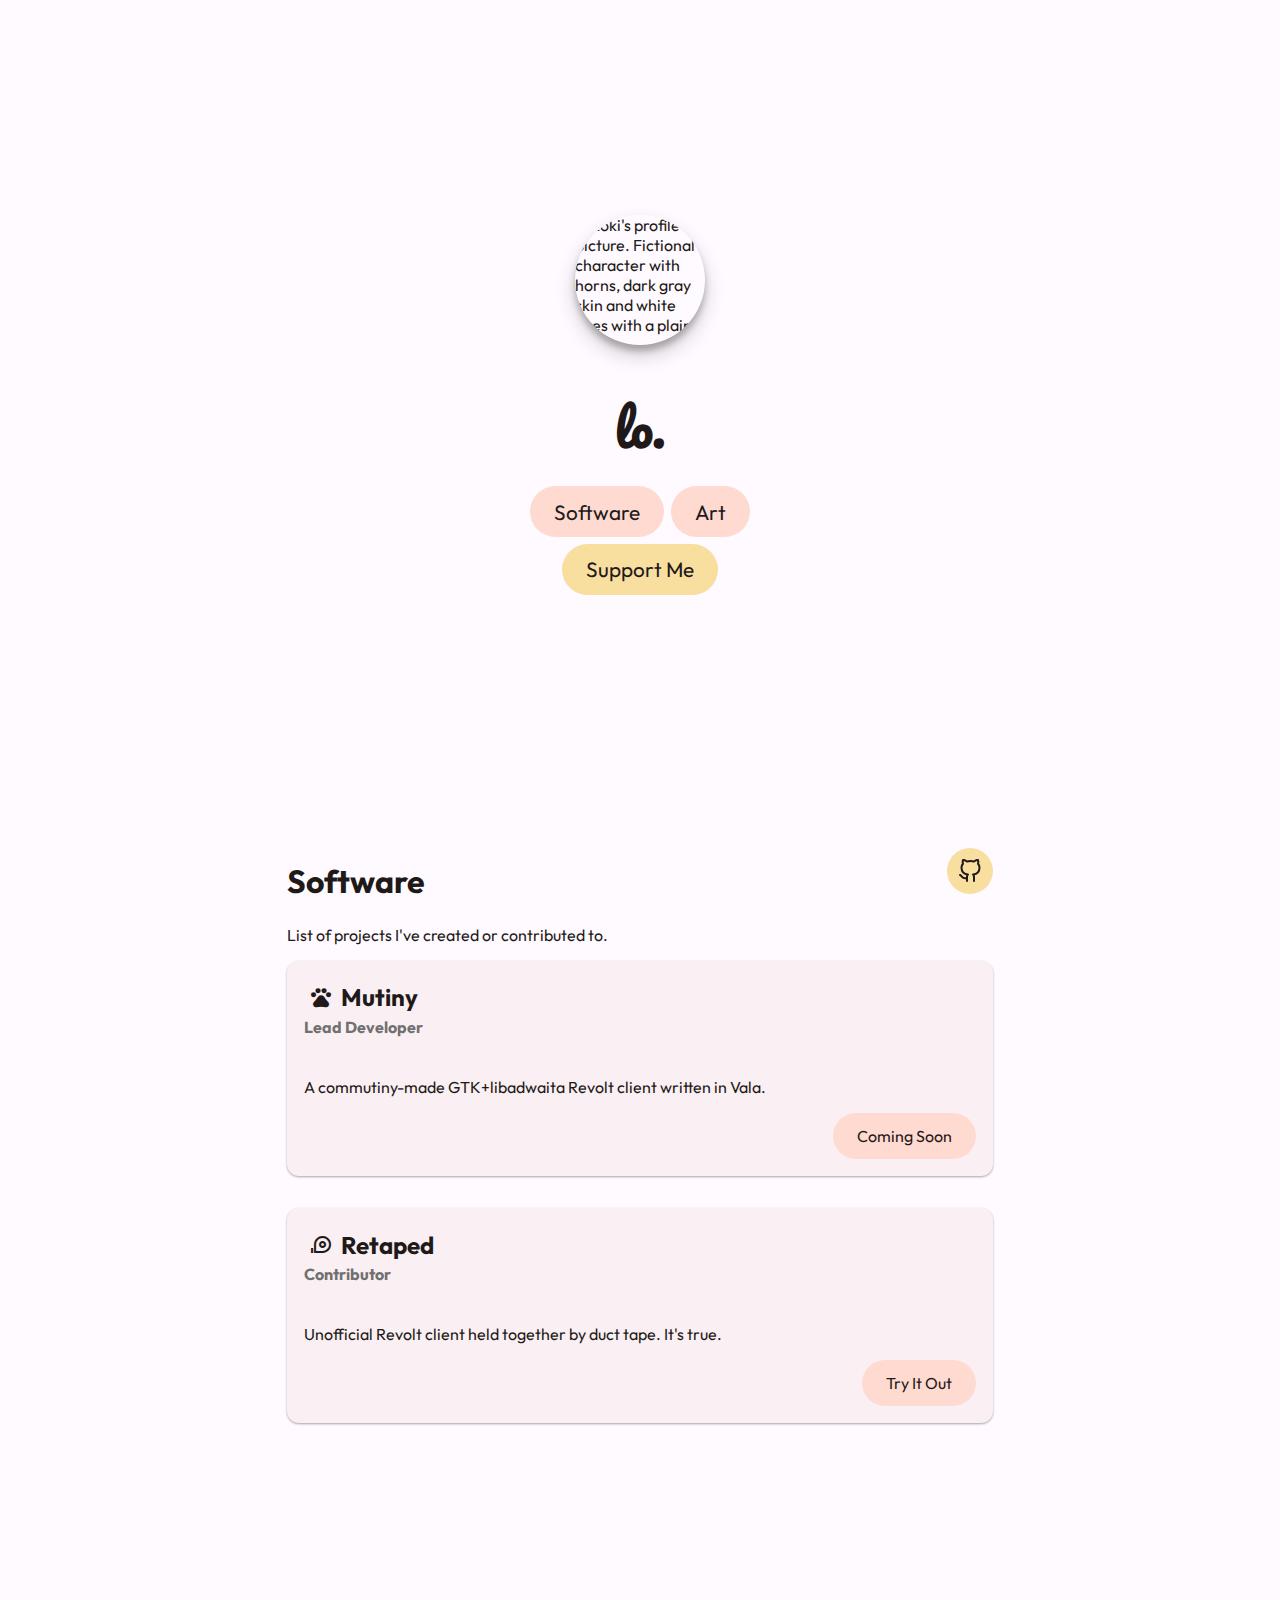
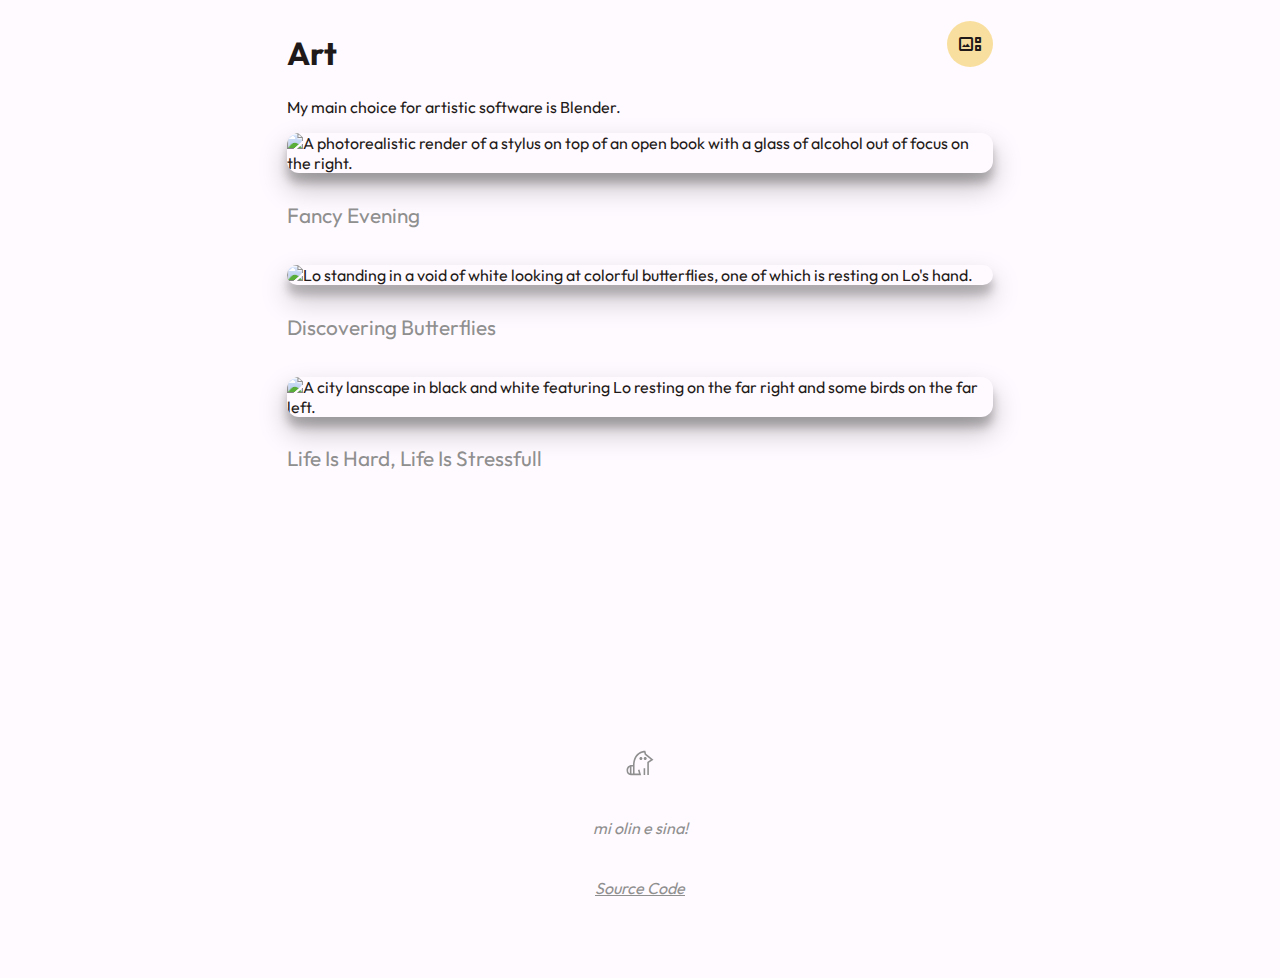
==== index.html @ 7f255e43 "Add a donation page" ====
<!DOCTYPE html>
<html lang="en">
<head>
  <meta charset="UTF-8" />
  <title>lo's website</title>
  <meta name="viewport" content="width=device-width,initial-scale=1" />
  <meta name="description" content="programmer, public domain artist and writer." />
  <link rel="stylesheet" href="https://fonts.googleapis.com/css2?family=Material+Symbols+Outlined:opsz,wght,FILL,GRAD@24,400,0,0" />
  <link rel="stylesheet" type="text/css" href="style.css" />
</head>
<body>
  <main>
    <section class="hero">
      <div class="name-container">
        <img src="./img/avatar.png" class="pfp" alt="Loki's profile picture. Fictional character with horns, dark gray skin and white eyes with a plain white background.">
        <h1 class="title">lo.</h1>
        <div class="topic-links">
          <a class="software button-link" href="#software" rel="noreferer">Software</a> 
          <a class="art button-link" href="#art" rel="noreferer">Art</a>
          <a class="support-me button-link" href="./support.html" rel="noreferer">Support Me</a>
        </div>
    </div>
    </section>

    <section id="software" class="section software">
      <div class="section-title-container">
        <h2 class="section-label">Software</h2>
        <a class="section-group-link" href="https://github.com/lo2dev">
          <svg xmlns="http://www.w3.org/2000/svg" width="24" height="24" viewBox="0 0 24 24" fill="none" stroke="whitesmoke" stroke-width="2" stroke-linecap="round" stroke-linejoin="round" class="feather feather-github"><path d="M9 19c-5 1.5-5-2.5-7-3m14 6v-3.87a3.37 3.37 0 0 0-.94-2.61c3.14-.35 6.44-1.54 6.44-7A5.44 5.44 0 0 0 20 4.77 5.07 5.07 0 0 0 19.91 1S18.73.65 16 2.48a13.38 13.38 0 0 0-7 0C6.27.65 5.09 1 5.09 1A5.07 5.07 0 0 0 5 4.77a5.44 5.44 0 0 0-1.5 3.78c0 5.42 3.3 6.61 6.44 7A3.37 3.37 0 0 0 9 18.13V22"></path></svg>
        </a>
      </div>

      <p>List of projects I've created or contributed to.</p>

      <div class="card-container">
        <h3 class="card-title">
          <span class="material-symbols-outlined">
            pets
          </span>
          Mutiny</h3>
          <h4 class="card-subtitle">Lead Developer</h4>
        <p class="card-description">A commutiny-made GTK+libadwaita Revolt client written in Vala.</p>
        <a href="" class="card-button-link disabled">Coming Soon</a>
      </div>

      <div class="card-container">
        <h3 class="card-title">
          <span class="material-symbols-outlined">
            measuring_tape
            </span>
          Retaped</h3>
          <h4 class="card-subtitle">Contributor</h4>
        <p class="card-description">Unofficial Revolt client held together by duct tape. It's true.</p>
        <a href="https://error-404-null-not-found.github.io/Retaped/src/" class="card-button-link">Try It Out</a>
      </div>

    </section>
    

    <section id="art" class="section art">
      <div class="section-title-container">
        <h2 class="section-label">Art</h2>
        <a class="section-group-link" href="https://www.flickr.com/photos/196783779@N06/">
          <span class="material-symbols-outlined">
            gallery_thumbnail
            </span>
        </a>
      </div>

      <p>My main choice for artistic software is Blender.</p>

      <div class="image-card-container">
        <img src="./img/art_showcase1.png" alt="A photorealistic render of a stylus on top of an open book with a glass of alcohol out of focus on the right.">
        <p class="image-card-caption">Fancy Evening</p>
      </div>

      <div class="image-card-container">
        <img src="./img/art_showcase2.png" alt="Lo standing in a void of white looking at colorful butterflies, one of which is resting on Lo's hand.">
        <p class="image-card-caption">Discovering Butterflies</p>
      </div>
      
      <div class="image-card-container">
        <img src="./img/art_showcase3.png" alt="A city lanscape in black and white featuring Lo resting on the far right and some birds on the far left.">
        <p class="image-card-caption">Life Is Hard, Life Is Stressfull</p>
      </div>
      
    </section>
  </main>

  <footer class="dim">
    <svg class="kije" width="256" height="256" viewBox="0 0 67.733331 67.733331" version="1.1" xmlns="http://www.w3.org/2000/svg">
      <defs id="defs975"/>
      <g id="layer1">
        <g aria-label="kijetesantakalu" id="text2647" style="font-size:273.277px;line-height:1.25;stroke-width:6.8319">
          <path d="m 13.386422,61.392699 h 22.999205 l -3.723682,-12.850348 -3.431627,0.949172 2.336429,8.323523 H 21.563917 V 39.926774 c 0,-14.383629 5.914079,-27.818085 21.611951,-29.789445 l 1.31424,5.110934 13.653497,10.952002 -7.812429,5.183948 v 29.716432 h 3.577653 V 33.355573 L 64.276726,26.492318 47.702697,13.20389 45.950375,6.3406344 h -1.387254 c -0.292051,0 -6.790242,0.073007 -13.361443,4.3077876 -9.418721,6.060108 -12.996375,16.793069 -13.215415,27.45302 h -2.774508 c -7.5203732,0 -11.755148,5.402985 -11.755148,12.412269 0,6.5712 3.3586147,10.878988 9.929815,10.878988 z M 45.585308,61.100645 V 45.986882 H 42.007655 V 61.100645 Z M 14.62765,41.752108 c 0.21904,0 0.43808,0 0.584105,0 h 2.774508 V 57.815046 H 14.62765 Z m -3.650668,0.949175 V 57.449977 C 7.8374074,56.427793 7.0342617,53.653284 7.0342617,50.513711 c 0,-3.212588 1.0952001,-6.206137 3.9427203,-7.812428 z M 42.153681,23.717811 c 0,1.971361 1.53328,3.50464 3.50464,3.50464 1.898347,0 3.431628,-1.533279 3.431628,-3.50464 0,-1.898346 -1.533281,-3.431628 -3.431628,-3.431628 -1.97136,0 -3.50464,1.533282 -3.50464,3.431628 z m -9.710776,0 c 0,1.971361 1.606295,3.50464 3.504642,3.50464 1.898346,0 3.431628,-1.533279 3.431628,-3.50464 0,-1.898346 -1.533282,-3.431628 -3.431628,-3.431628 -1.898347,0 -3.504642,1.533282 -3.504642,3.431628 z" style="font-family:'linja pona 4.2';-inkscape-font-specification:'linja pona 4.2, ';stroke-width:1.82532" id="path4115"/>
        </g>
      </g>
    </svg>

    <p>mi olin e sina!</p>

    <div class="footer-links">
      <a class="dim" href="https://github.com/lo2dev/lo2dev.github.io/">Source Code</a>
    </div>
  </footer>
</body>
</html>
---- style.css ----
@import url('https://fonts.googleapis.com/css2?family=Outfit:wght@100..900&family=Pacifico&display=swap');

/* Light theme by default */
:root {
	--primary-foreground: hsl(9, 12%, 11%);
	--accent-foreground: hsl(11, 59%, 39%);

	--primary-view-background: hsl(300, 100%, 99%);
	--secondary-view-background: hsl(340, 47%, 96%);

	--primary-element-background: hsl(11, 100%, 91%);
	--secondary-element-background: hsl(43, 88%, 80%);
}

@media (prefers-color-scheme: dark) {
	:root {
		--primary-foreground: hsl(11, 31%, 90%);
		--accent-foreground: hsl(11, 100%, 82%);

		--primary-view-background: hsl(9, 12%, 11%);
		--secondary-view-background: hsl(11, 15%, 15%);

		--primary-element-background: hsl(12, 27%, 29%);
		--secondary-element-background: hsl(46, 65%, 20%);
	}
}

* {
  box-sizing: border-box;
}

html {
	scroll-behavior: smooth;
}

body {
	width: 70ch;
	max-width: 100%;
	display: flex;
	flex-direction: column;
	margin: auto;
	padding: 0 .5rem;
	background: var(--primary-view-background);
	color: var(--primary-foreground);
	font-family: "Outfit", sans-serif;
	font-optical-sizing: auto;
	font-style: normal;
}

a {
	color: currentColor;
}

img {
  border-radius: 0.75rem;
  margin-bottom: .5rem;
}

main {
  display: flex;
  flex-direction: column;
  gap: .5rem;
  padding: 0 0.5rem;
}

.topic-links {
	width: 14rem;
	display: flex;
	flex-wrap: wrap;
	gap: .4rem;
	justify-content: center;
	font-size: 1.3em;
}

.button-link, .card-button-link {
	padding: .8rem 1.5rem;
	border-radius: 40px;	
	background: var(--primary-element-background);
	text-decoration: none;
	transition: 0.3s;
}

.button-link:hover, .section-group-link:hover {
	border-radius: 10px;
}

.support-me {
	background: var(--secondary-element-background);
}

.disabled {
	pointer-events: none;
}

.section, .card-container {
  border-radius: 0.75rem;
  padding: 1rem;
}

.section {
	margin-bottom: 7rem;
}

.section-title-container {
	display: flex;
	align-items: center;
	justify-content: space-between;
}

.section-label {
	font-size: 2em;
  font-weight: 700;
	margin-bottom: .5rem;
}

.section-group-link {
	display: grid;
	place-content: center;
	border-radius: 30px;
	padding: .7rem;
	background: var(--secondary-element-background);
	text-decoration: none;
	transition: 0.3s;
}

.section-group-link > svg {
	stroke: var(--primary-foreground);
}

.card-container {
	display: flex;
	flex-direction: column;
	background: var(--secondary-view-background);
	box-shadow: rgba(0, 0, 0, 0.12) 0px 1px 3px, rgba(0, 0, 0, 0.24) 0px 1px 2px;
	border: 1px solid transparent;
	margin-bottom: 2rem;
	transition: .2s;
}

.card-title {
	display: flex;
	align-items: center;
	gap: .5rem;
	margin: 0.3rem;
	font-size: 1.5em;
}

.card-subtitle {
	color: hsl(0, 0%, 44%);
	margin: 0;
	margin-bottom: 1.5rem;
}

.card-button-link {
	align-self: flex-end;
}

.image-card-container {
	display: flex;
	flex-direction: column;
	border-radius: 0.75rem;
	margin-bottom: 1rem;
}

.image-card-container img {
  box-shadow: rgba(0, 0, 0, 0.25) 0px 14px 28px, rgba(0, 0, 0, 0.22) 0px 10px 10px;
}

.image-card-caption {
	color: hsl(0, 0%, 56%);
	font-size: 1.3em;
}

.hero {
  height: 90vh;
  display: flex;
  flex-direction: column;
  justify-content: center;
}

.pfp {
  width: 130px;
  height: 130px;
  border-radius: 100px;
	margin-bottom: 1.5rem;
	box-shadow: rgba(0, 0, 0, 0.19) 0px 10px 20px, rgba(0, 0, 0, 0.23) 0px 6px 6px;
}

.name-container {
  display: flex;
  flex-direction: column;
  align-items: center;
  gap: 1rem;
}
.name-container h1 {
  margin: 0;
}

.title, .title-sans {
	color: var(--primary-foreground);
	font-size: 3em;
	font-style: normal;
	font-optical-sizing: auto;
	position: relative;
}

.title {
	font-family: "Pacifico", cursive;
}

.title-sans {
	font-family: "Outfit", sans-serif;
}

.title::before, .title::after {
	position: absolute;
	opacity: 0;
	transition: .4s;
	pointer-events: none;
	color: hsl(9, 12%, 26%);
}

.title::before {
	content: "Ange";
	left: -3.9ch;
}

.title:hover::before {
	left: -4ch;
	opacity: 1;
}

.title::after {
	content: " Rafael";
	transform: translateX(-0.1ch);
}

.title:hover::after {
	opacity: 1;
	transform: translateX(0ch);
}

.dim {
  color: hsl(0, 0%, 56%);
  fill: hsl(0, 0%, 56%);
  font-style: italic;
}

.kije {
  width: 30px;
  height: auto;
}

footer {
	margin: 7rem 0 5rem 0;
	display: flex;
	align-items: center;
	flex-direction: column;
	justify-content: center;
	gap: 1.5rem;
}
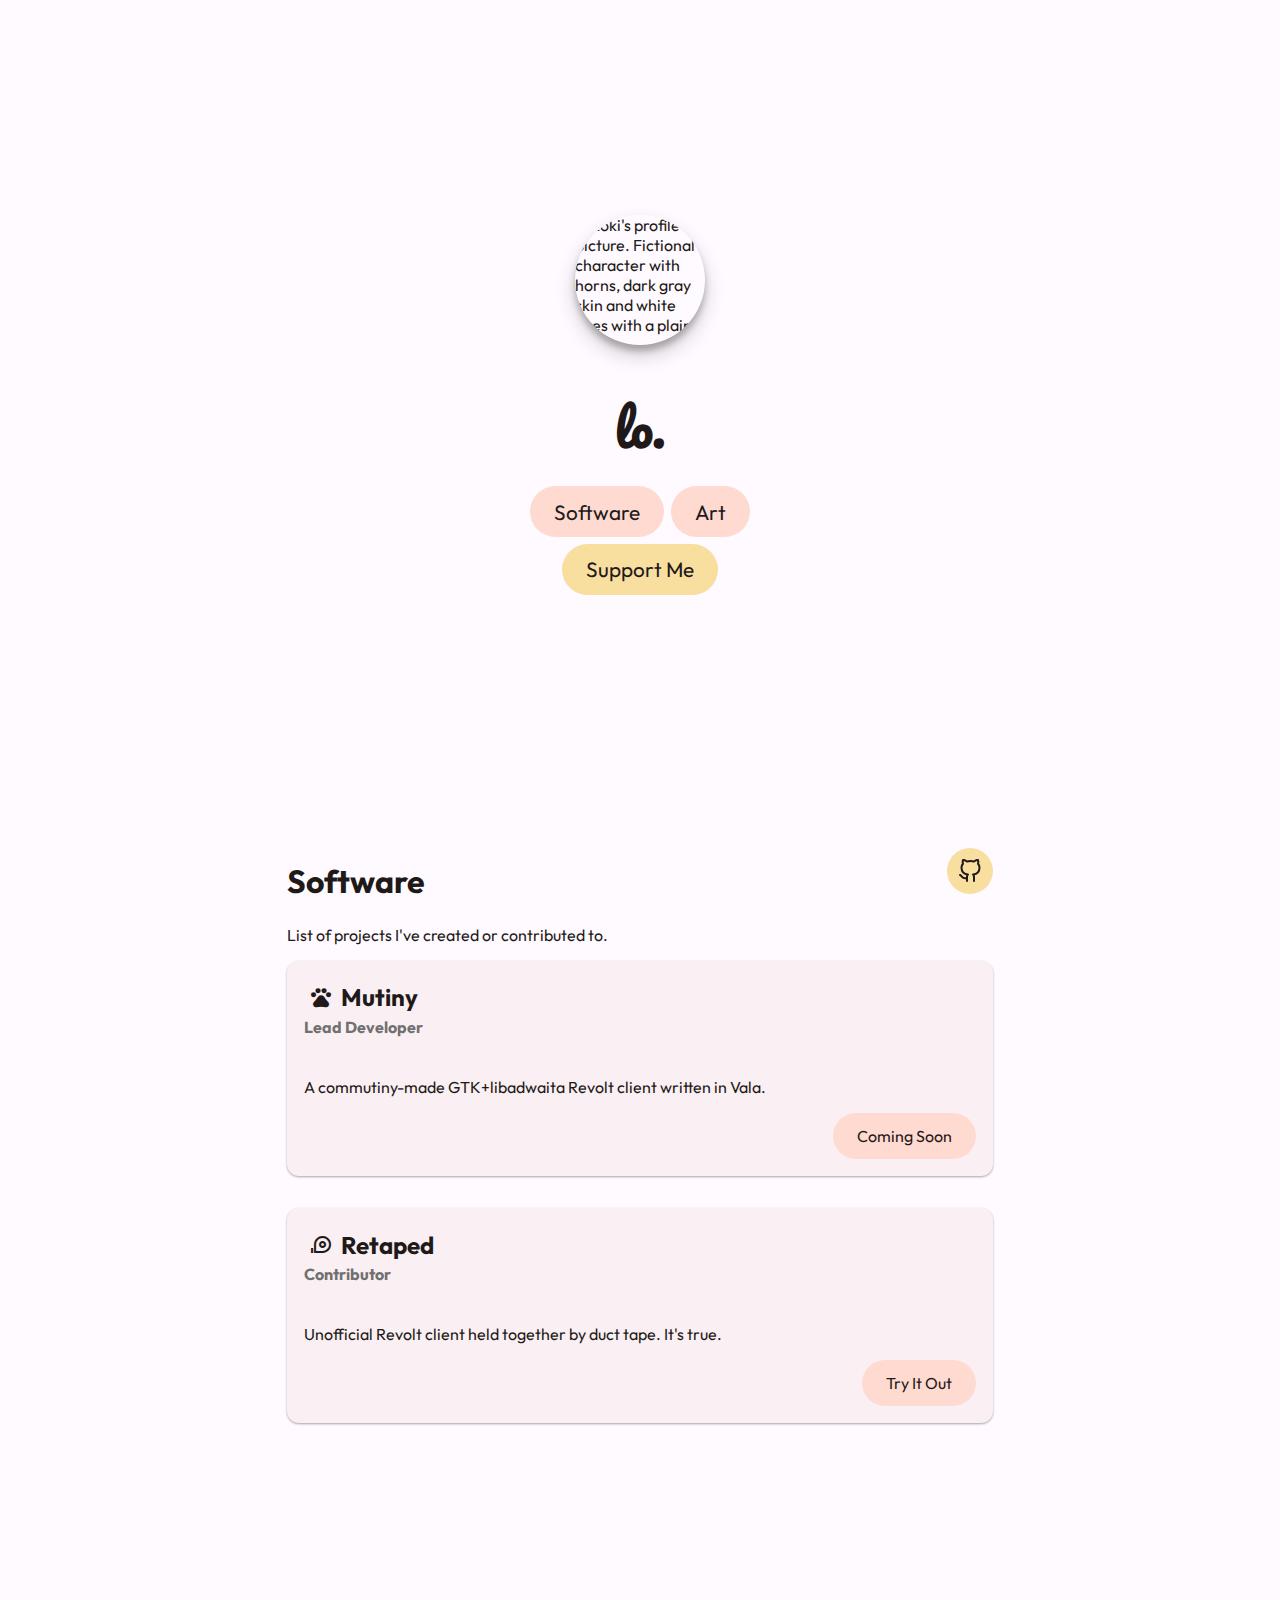
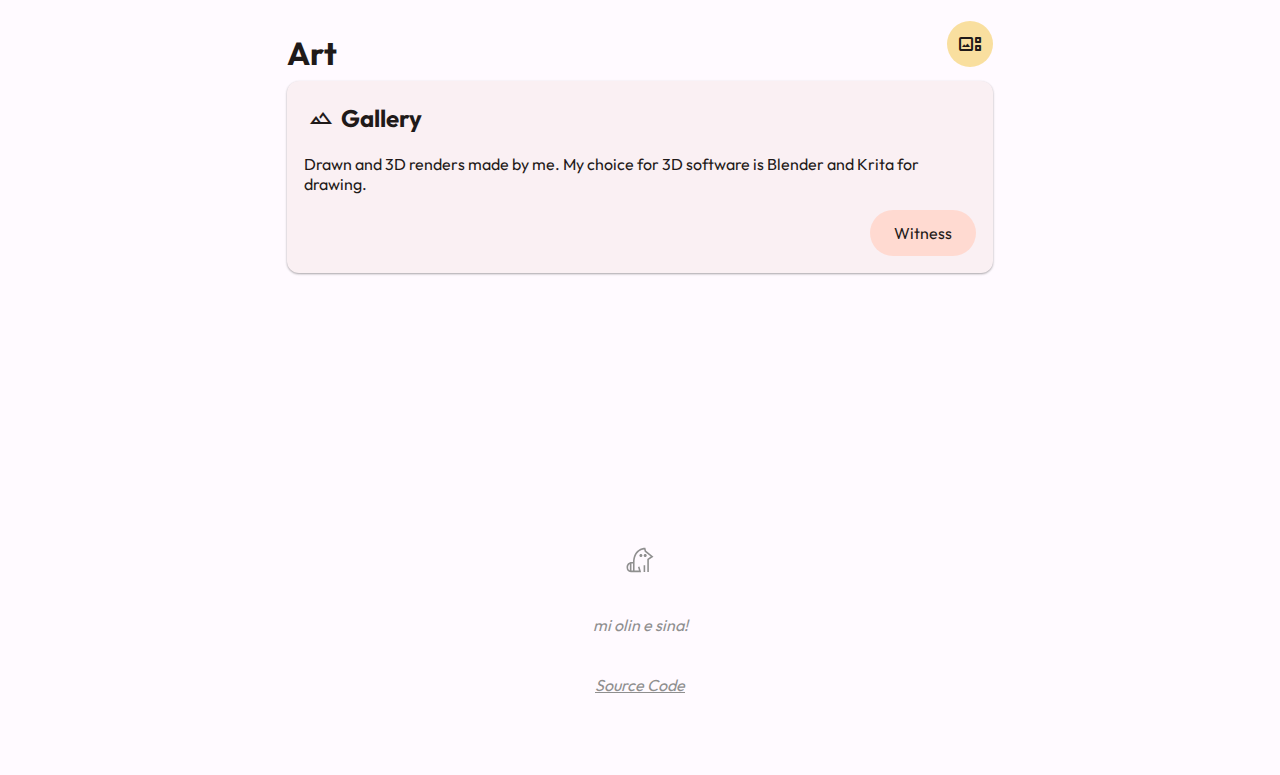
==== commit ee98958e: "Add gallery page WIP" ====
--- a/index.html
+++ b/index.html
@@ -67,23 +67,13 @@
         </a>
       </div>
 
-      <p>My main choice for artistic software is Blender.</p>
-
-      <div class="image-card-container">
-        <img src="./img/art_showcase1.png" alt="A photorealistic render of a stylus on top of an open book with a glass of alcohol out of focus on the right.">
-        <p class="image-card-caption">Fancy Evening</p>
+      <div class="card-container">
+        <h3 class="card-title">
+          <span class="material-symbols-outlined">landscape</span>
+          Gallery</h3>
+        <p class="card-description">Drawn and 3D renders made by me. My choice for 3D software is Blender and Krita for drawing.</p>
+        <a href="./gallery.html" class="card-button-link">Witness</a>
       </div>
-
-      <div class="image-card-container">
-        <img src="./img/art_showcase2.png" alt="Lo standing in a void of white looking at colorful butterflies, one of which is resting on Lo's hand.">
-        <p class="image-card-caption">Discovering Butterflies</p>
-      </div>
-      
-      <div class="image-card-container">
-        <img src="./img/art_showcase3.png" alt="A city lanscape in black and white featuring Lo resting on the far right and some birds on the far left.">
-        <p class="image-card-caption">Life Is Hard, Life Is Stressfull</p>
-      </div>
-      
     </section>
   </main>
 
--- a/style.css
+++ b/style.css
@@ -1,4 +1,5 @@
 @import url('https://fonts.googleapis.com/css2?family=Outfit:wght@100..900&family=Pacifico&display=swap');
+@import "./gallery.css";
 
 /* Light theme by default */
 :root {
@@ -155,22 +156,6 @@
 	align-self: flex-end;
 }
 
-.image-card-container {
-	display: flex;
-	flex-direction: column;
-	border-radius: 0.75rem;
-	margin-bottom: 1rem;
-}
-
-.image-card-container img {
-  box-shadow: rgba(0, 0, 0, 0.25) 0px 14px 28px, rgba(0, 0, 0, 0.22) 0px 10px 10px;
-}
-
-.image-card-caption {
-	color: hsl(0, 0%, 56%);
-	font-size: 1.3em;
-}
-
 .hero {
   height: 90vh;
   display: flex;
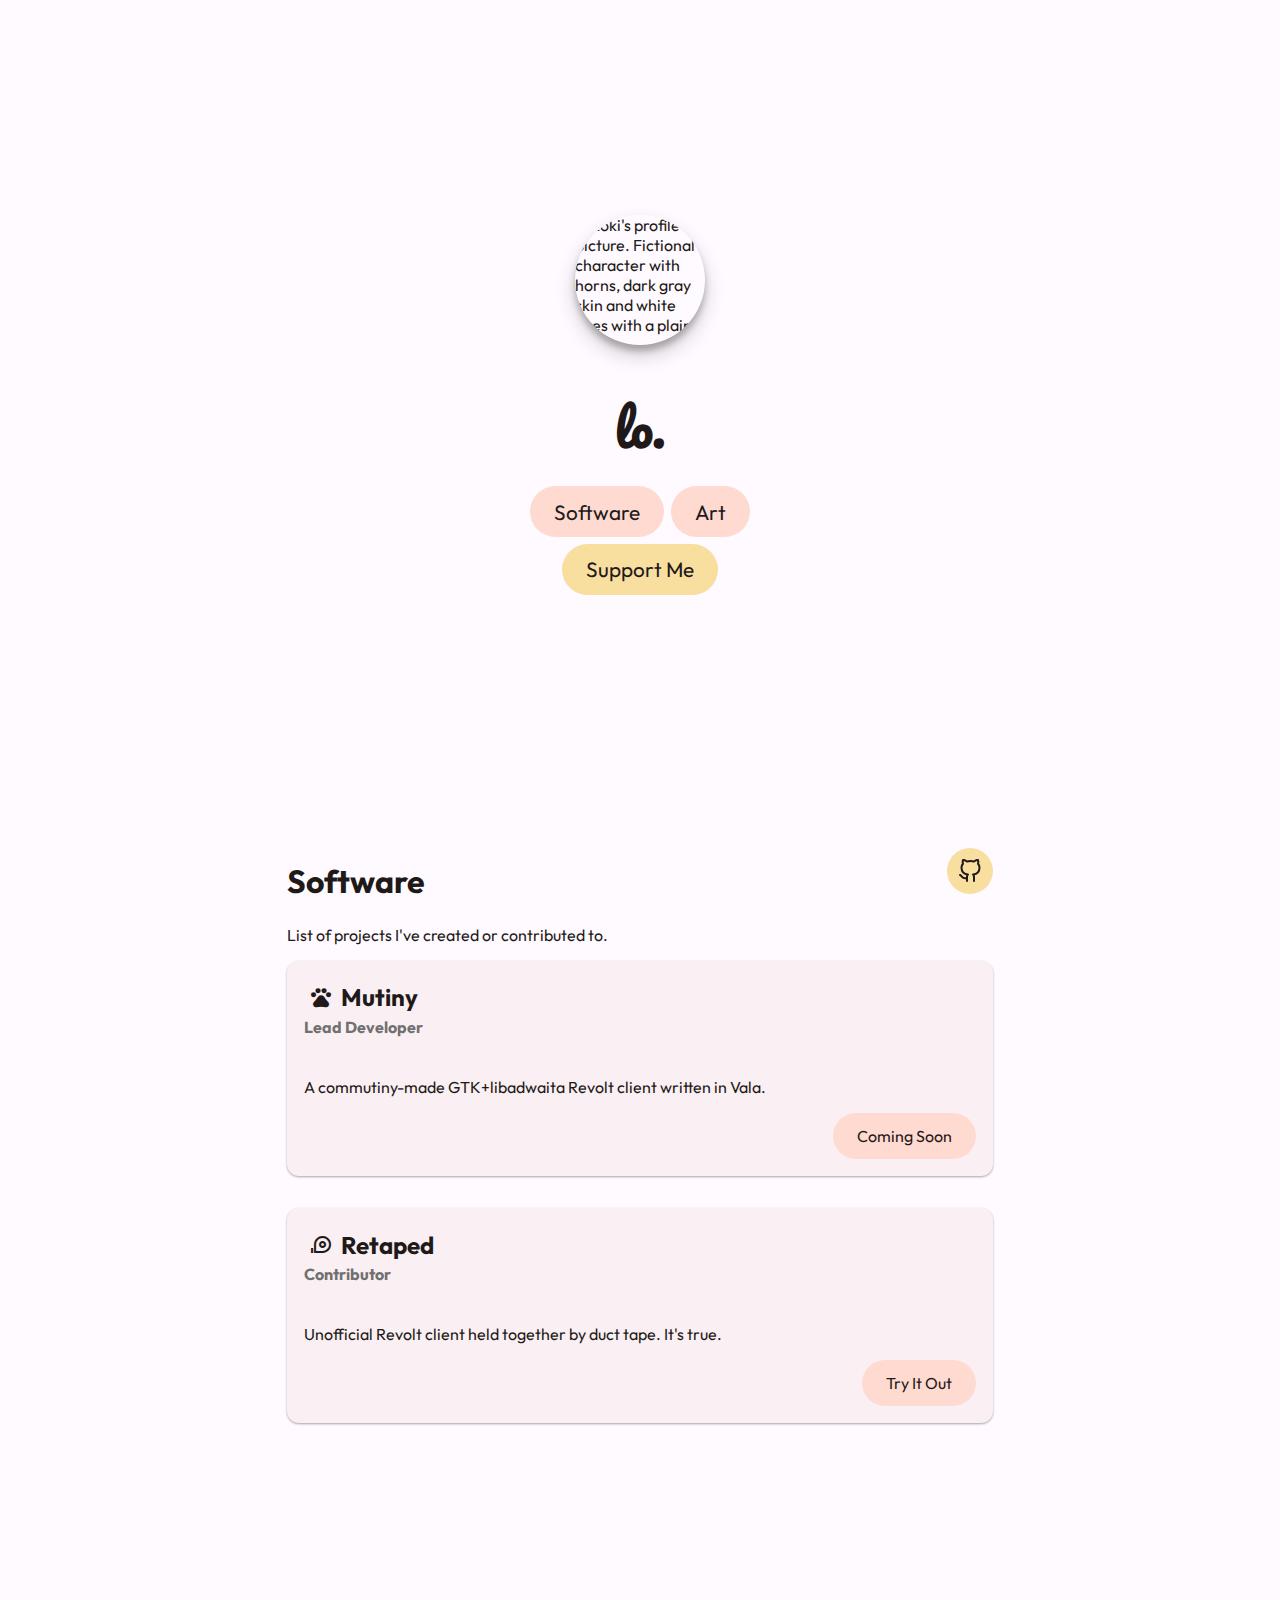
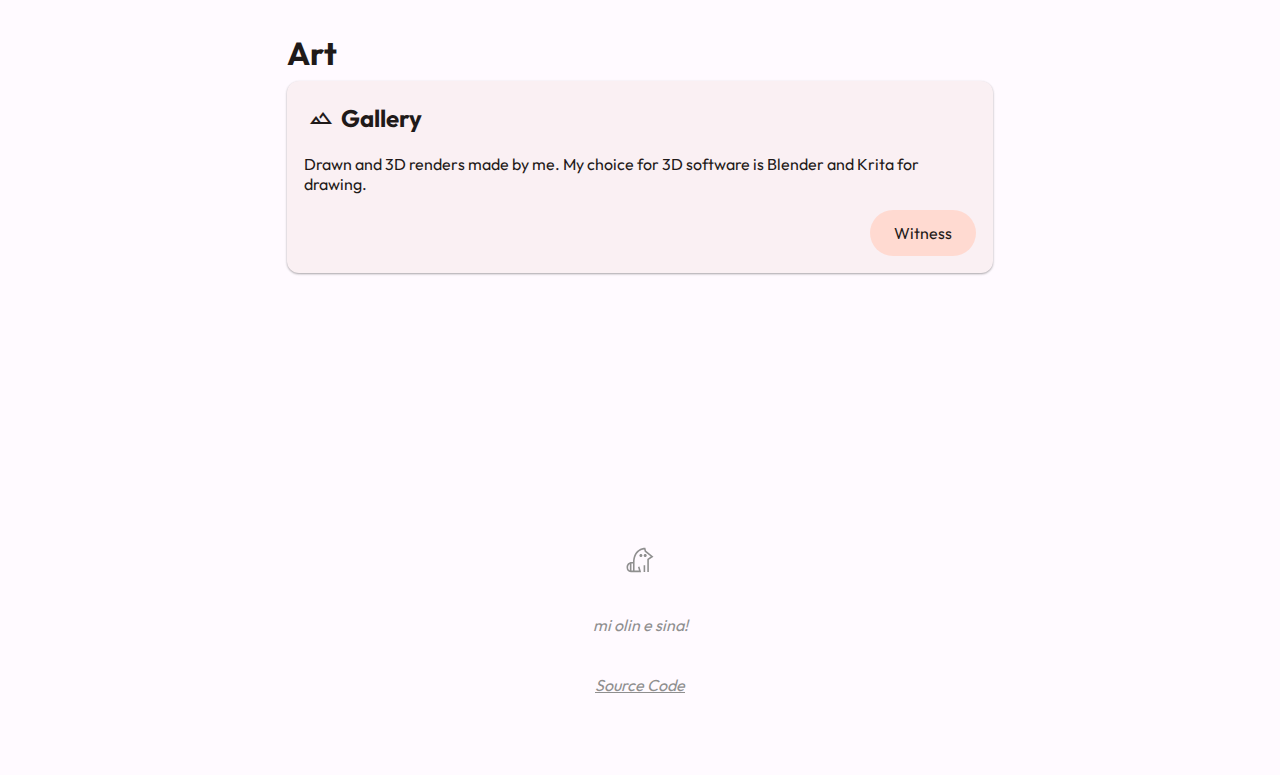
==== commit 42820abb: "Improve gallery page" ====
--- a/index.html
+++ b/index.html
@@ -11,7 +11,7 @@
 <body>
   <main>
     <section class="hero">
-      <div class="name-container">
+      <div class="hero-title-container">
         <img src="./img/avatar.png" class="pfp" alt="Loki's profile picture. Fictional character with horns, dark gray skin and white eyes with a plain white background.">
         <h1 class="title">lo.</h1>
         <div class="topic-links">
@@ -60,11 +60,6 @@
     <section id="art" class="section art">
       <div class="section-title-container">
         <h2 class="section-label">Art</h2>
-        <a class="section-group-link" href="https://www.flickr.com/photos/196783779@N06/">
-          <span class="material-symbols-outlined">
-            gallery_thumbnail
-            </span>
-        </a>
       </div>
 
       <div class="card-container">
--- a/style.css
+++ b/style.css
@@ -171,14 +171,20 @@
 	box-shadow: rgba(0, 0, 0, 0.19) 0px 10px 20px, rgba(0, 0, 0, 0.23) 0px 6px 6px;
 }
 
-.name-container {
+.hero-title-container {
   display: flex;
   flex-direction: column;
   align-items: center;
   gap: 1rem;
 }
-.name-container h1 {
+.hero-title-container h1 {
   margin: 0;
+}
+
+.title-with-backlink {
+	display: flex; 
+	align-items: center; 
+	gap: 1rem;
 }
 
 .title, .title-sans {
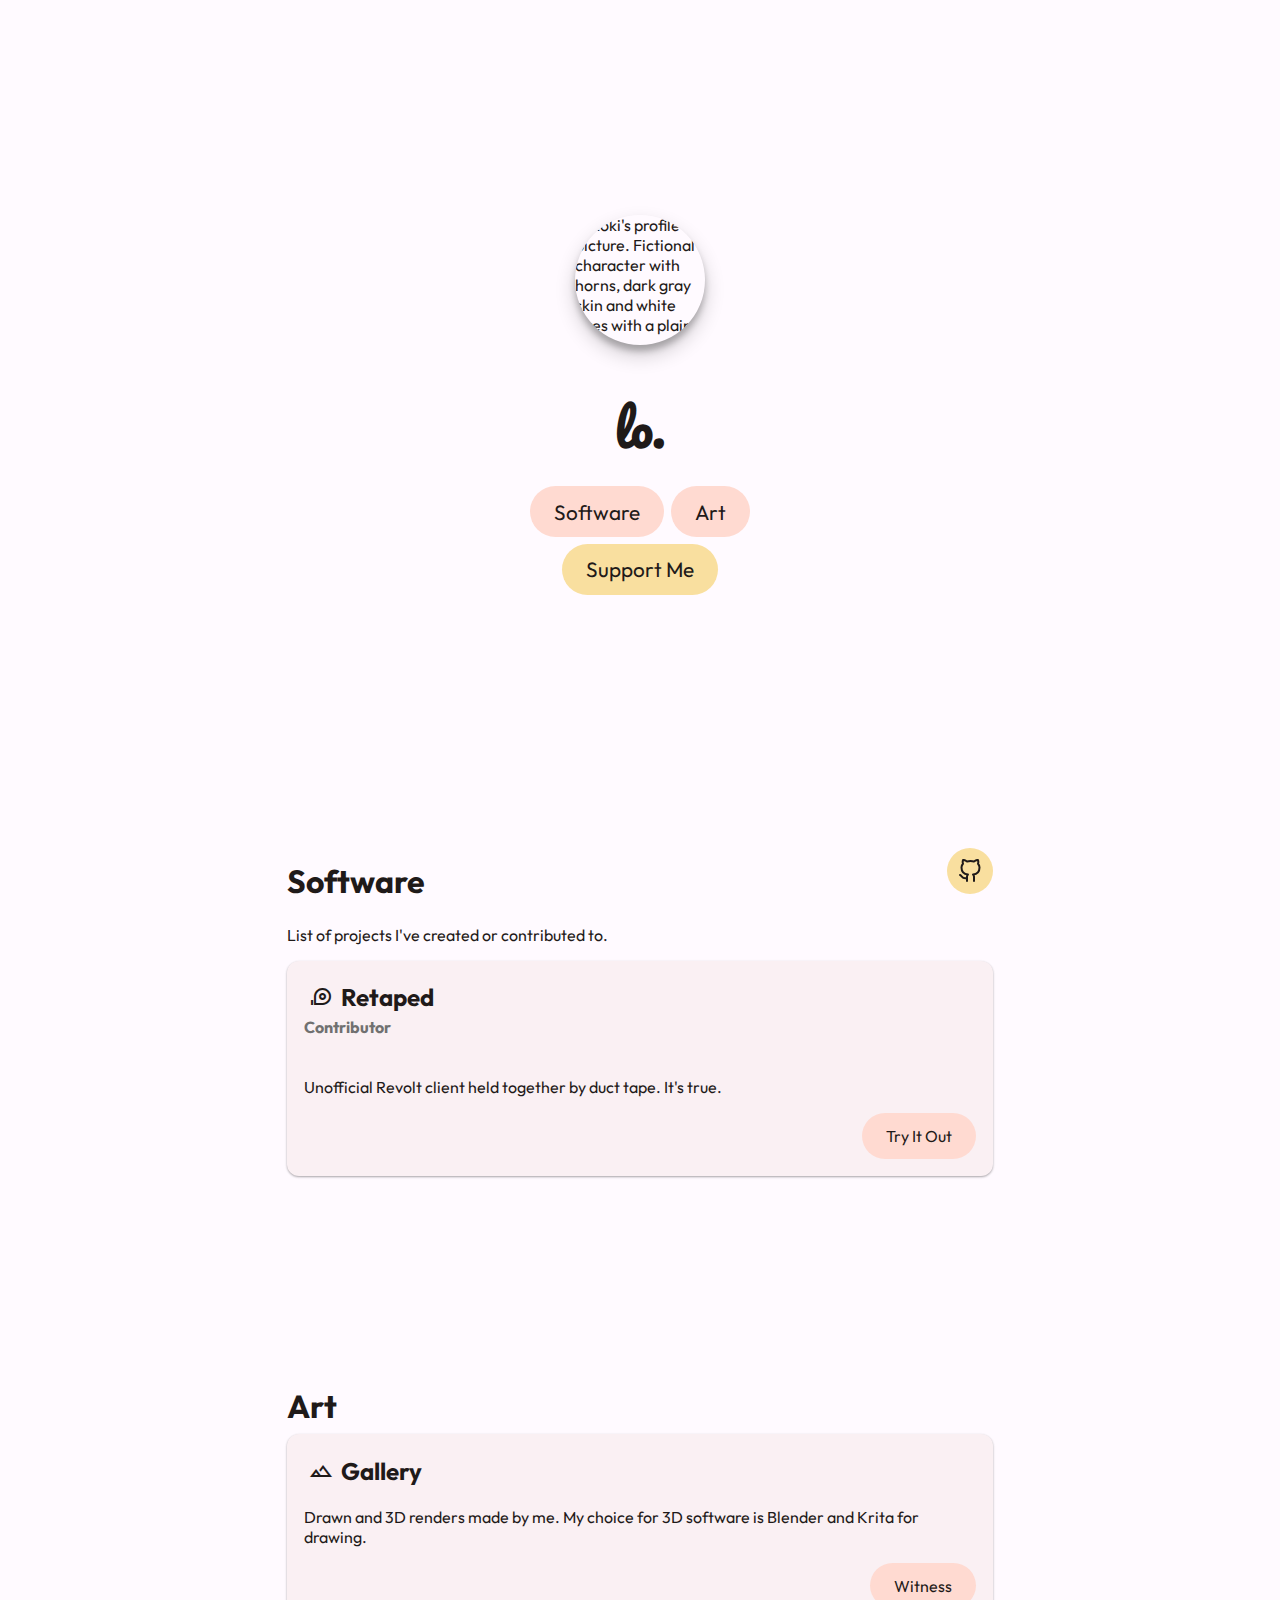
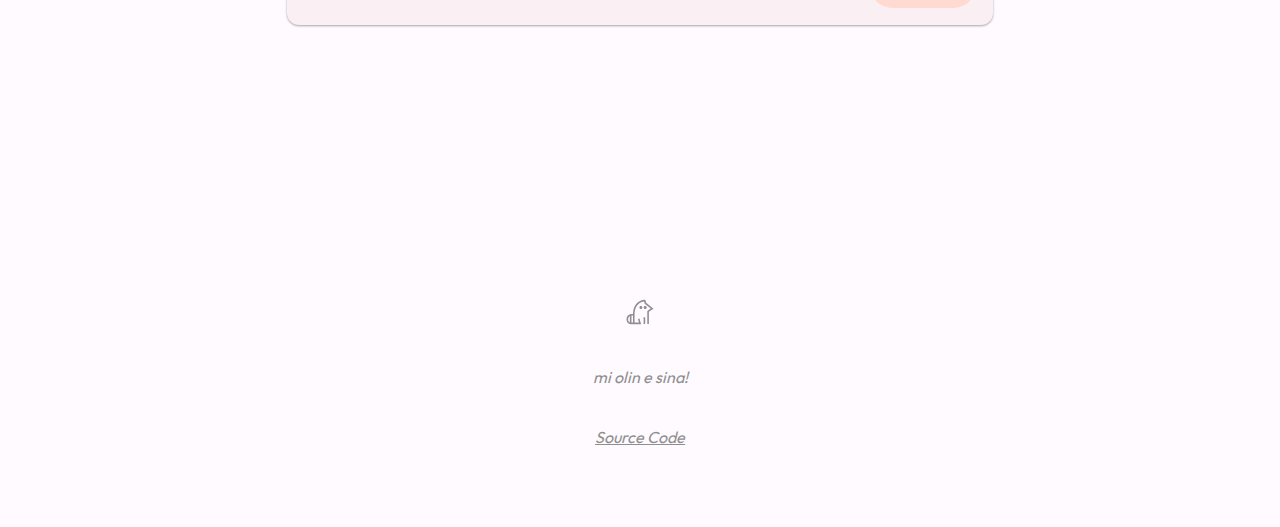
==== commit 1e710a3d: "Remove Mutiny from software" ====
--- a/index.html
+++ b/index.html
@@ -31,17 +31,6 @@
       </div>
 
       <p>List of projects I've created or contributed to.</p>
-
-      <div class="card-container">
-        <h3 class="card-title">
-          <span class="material-symbols-outlined">
-            pets
-          </span>
-          Mutiny</h3>
-          <h4 class="card-subtitle">Lead Developer</h4>
-        <p class="card-description">A commutiny-made GTK+libadwaita Revolt client written in Vala.</p>
-        <a href="" class="card-button-link disabled">Coming Soon</a>
-      </div>
 
       <div class="card-container">
         <h3 class="card-title">
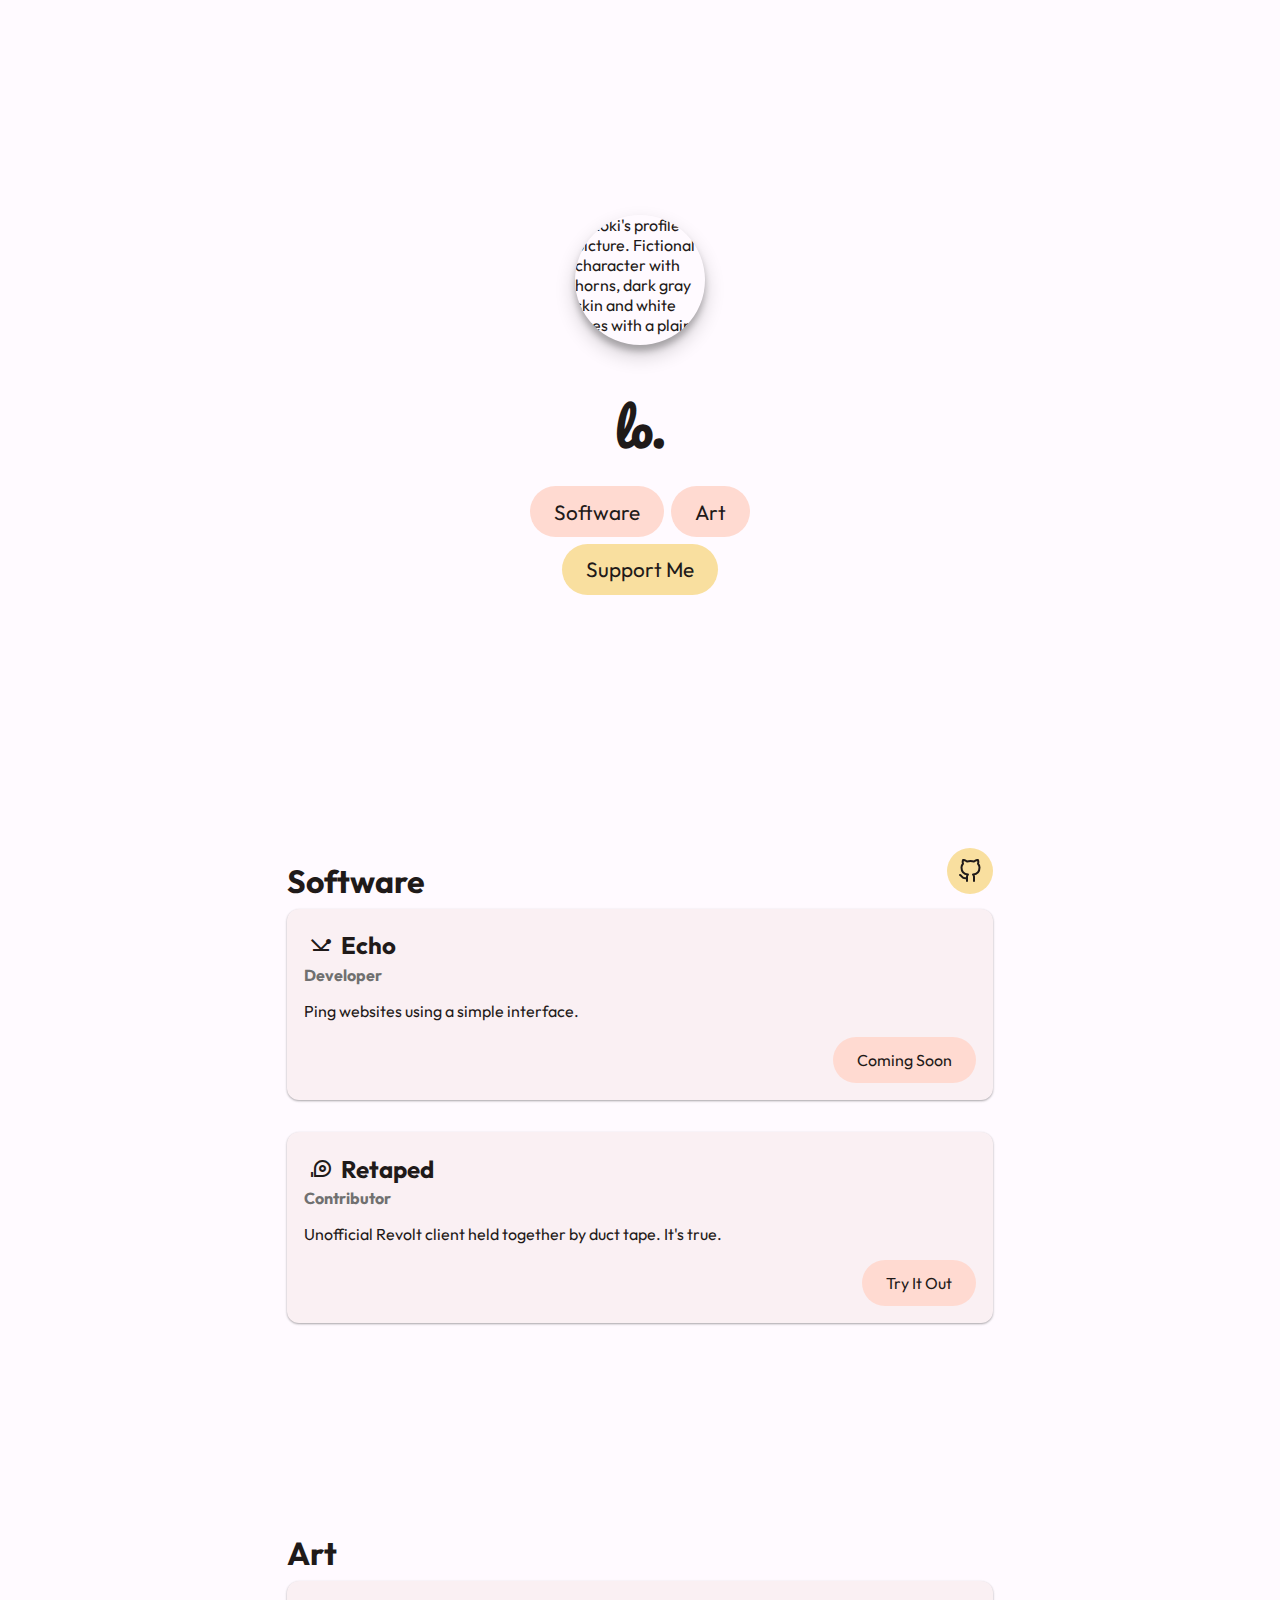
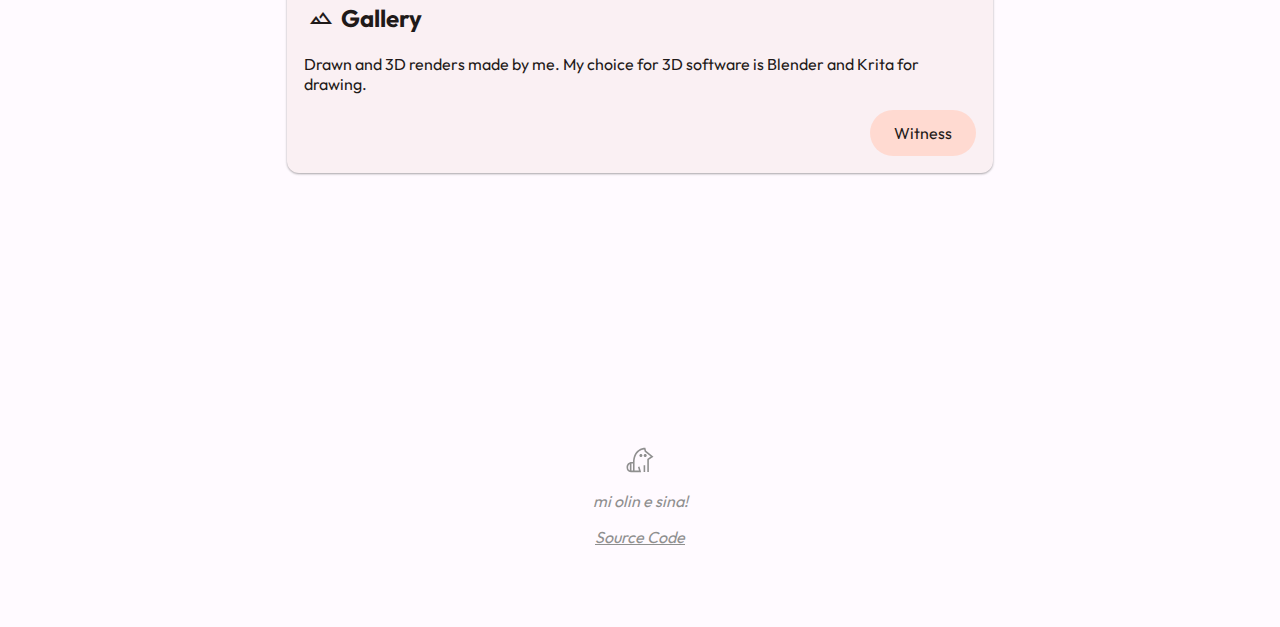
==== commit 5e1b8f50: "Add Echo to Software" ====
--- a/index.html
+++ b/index.html
@@ -30,7 +30,16 @@
         </a>
       </div>
 
-      <p>List of projects I've created or contributed to.</p>
+      <div class="card-container">
+        <h3 class="card-title">
+          <span class="material-symbols-outlined">
+            network_ping
+            </span>
+          Echo</h3>
+          <h4 class="card-subtitle">Developer</h4>
+        <p class="card-description">Ping websites using a simple interface.</p>
+        <a class="card-button-link disabled">Coming Soon</a>
+      </div>
 
       <div class="card-container">
         <h3 class="card-title">
@@ -42,9 +51,7 @@
         <p class="card-description">Unofficial Revolt client held together by duct tape. It's true.</p>
         <a href="https://error-404-null-not-found.github.io/Retaped/src/" class="card-button-link">Try It Out</a>
       </div>
-
     </section>
-    
 
     <section id="art" class="section art">
       <div class="section-title-container">
--- a/style.css
+++ b/style.css
@@ -149,7 +149,6 @@
 .card-subtitle {
 	color: hsl(0, 0%, 44%);
 	margin: 0;
-	margin-bottom: 1.5rem;
 }
 
 .card-button-link {
@@ -248,5 +247,4 @@
 	align-items: center;
 	flex-direction: column;
 	justify-content: center;
-	gap: 1.5rem;
-}
+}
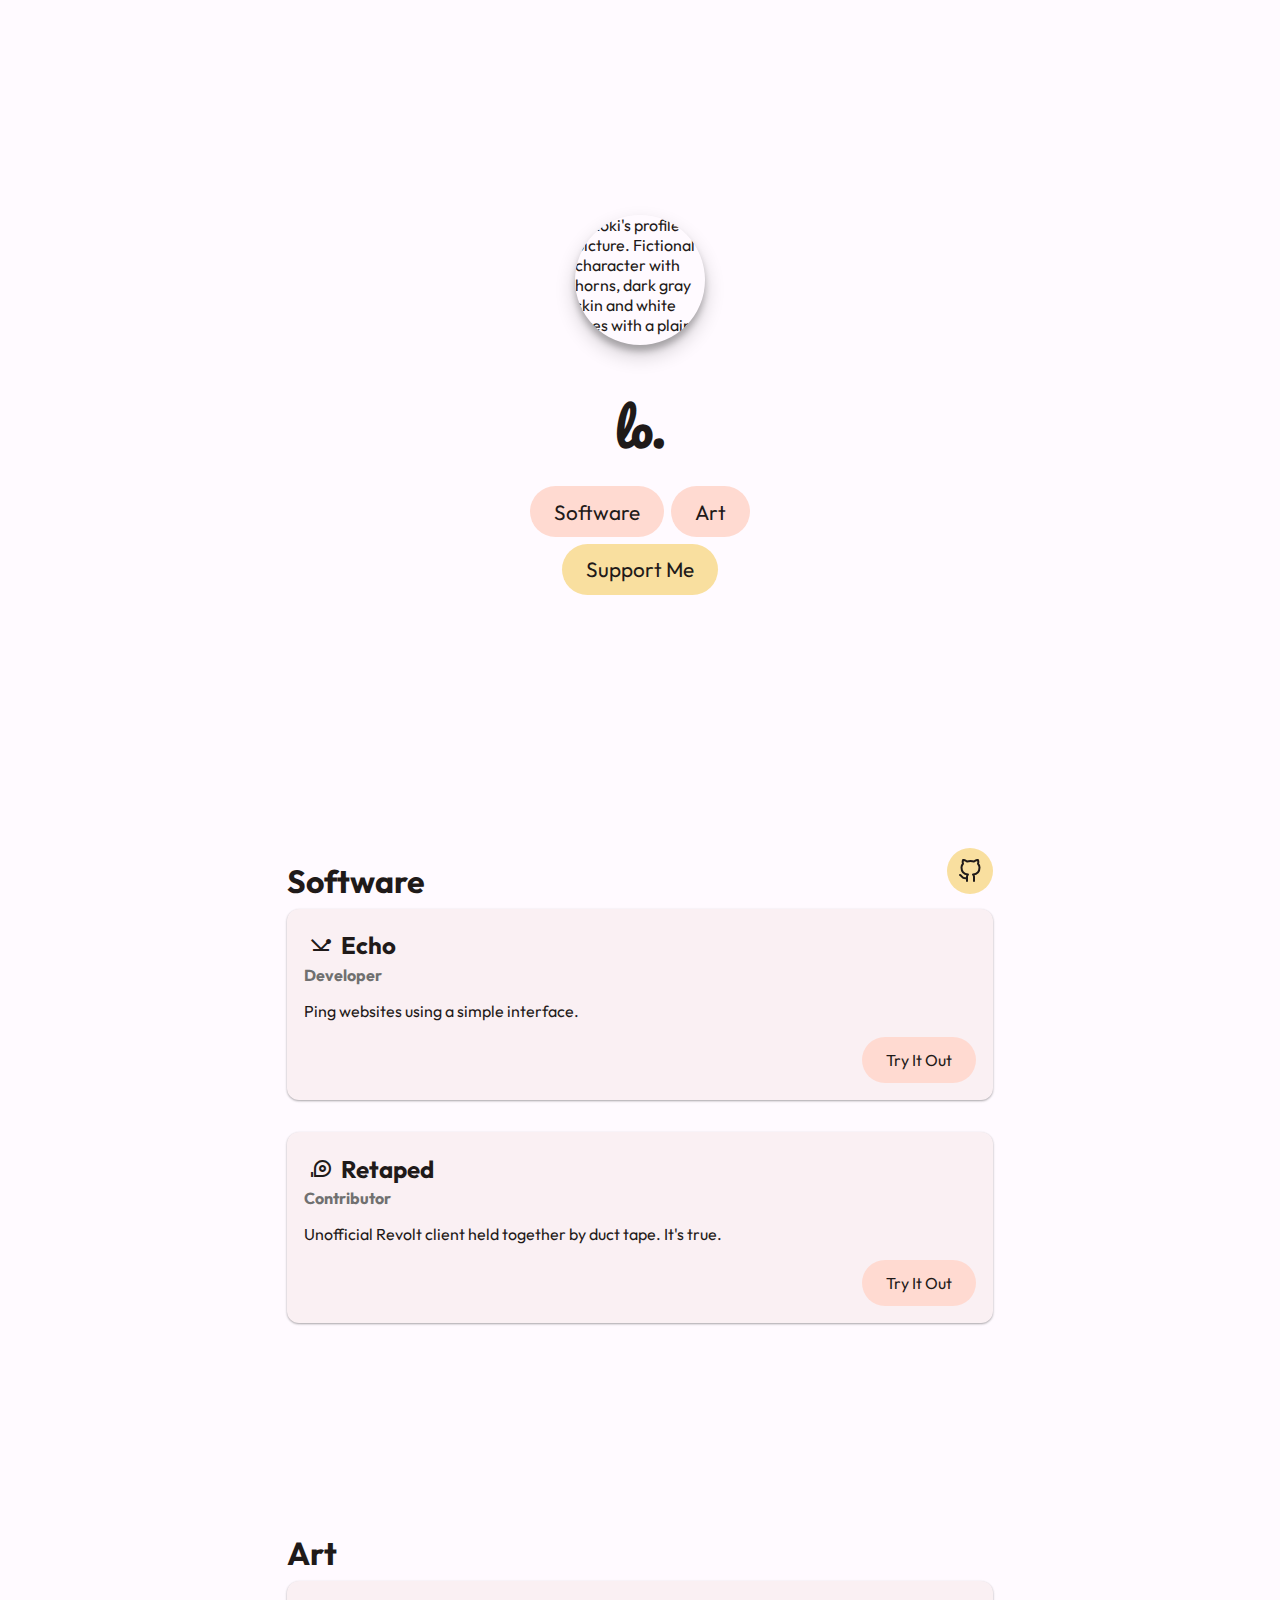
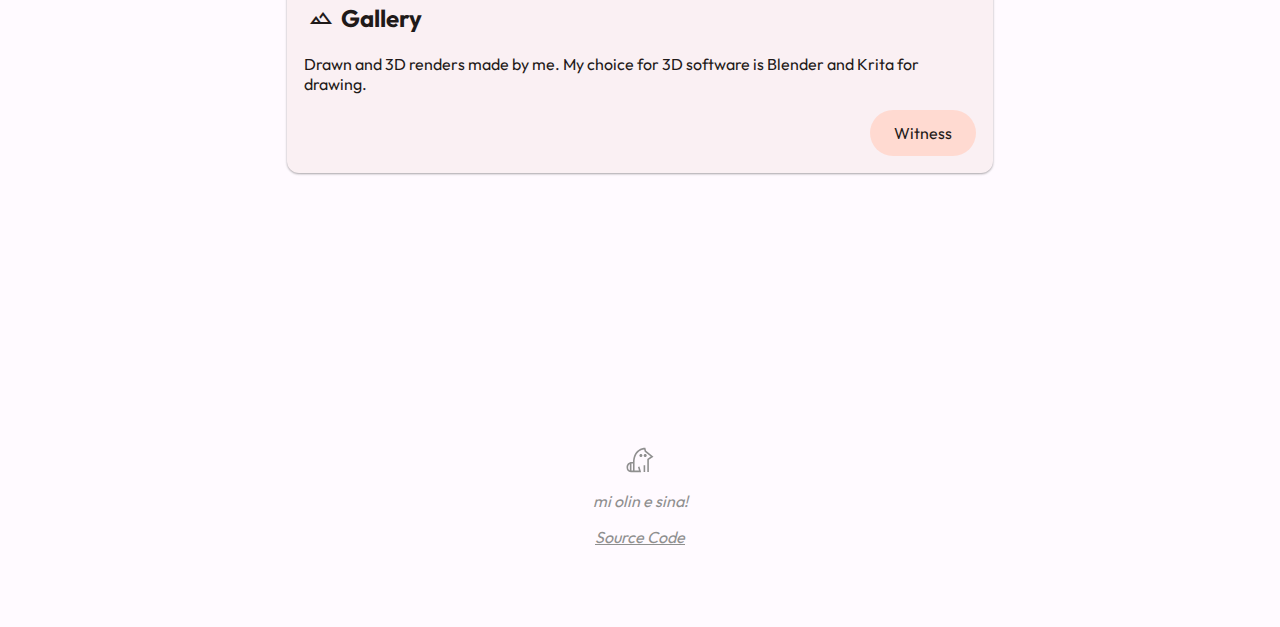
==== commit f859e03b: "Changed Echo status" ====
--- a/index.html
+++ b/index.html
@@ -38,7 +38,7 @@
           Echo</h3>
           <h4 class="card-subtitle">Developer</h4>
         <p class="card-description">Ping websites using a simple interface.</p>
-        <a class="card-button-link disabled">Coming Soon</a>
+        <a href="https://flathub.org/apps/io.github.lo2dev.Echo/" class="card-button-link">Try It Out</a>
       </div>
 
       <div class="card-container">
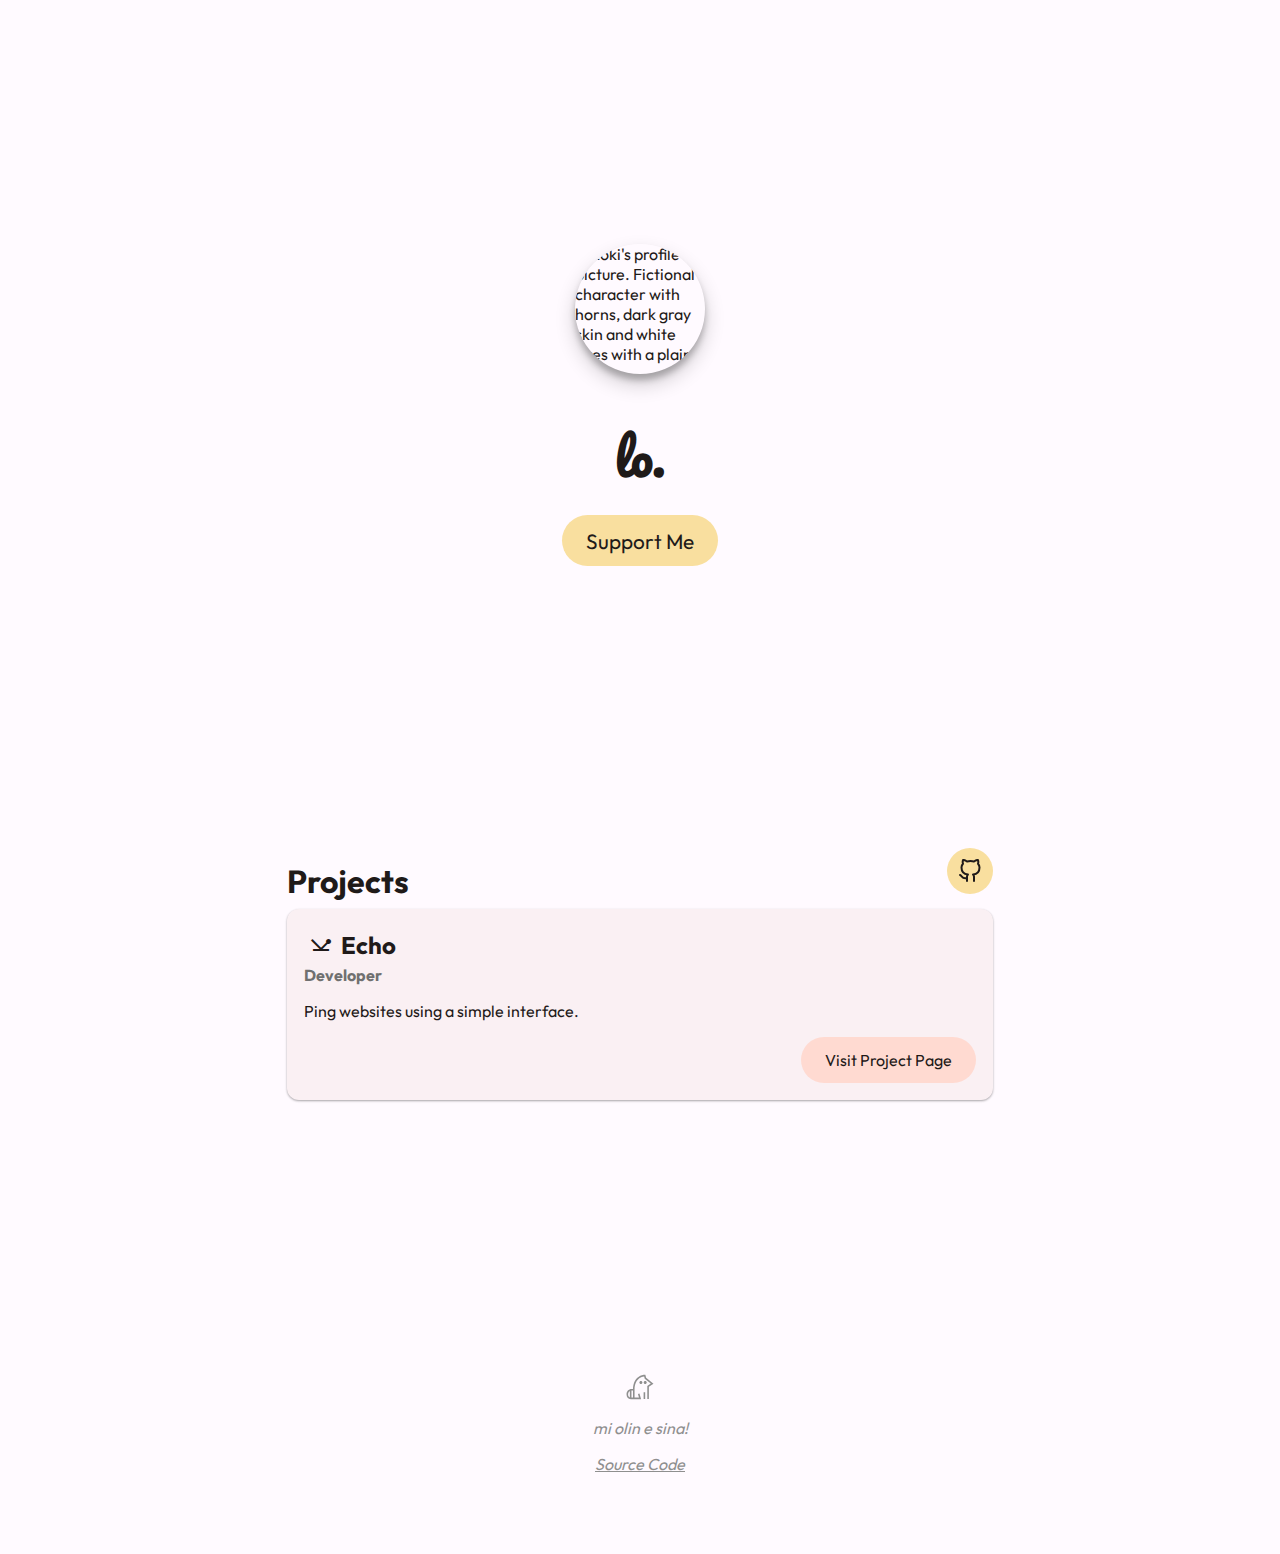
==== commit fc909d93: "update" ====
--- a/index.html
+++ b/index.html
@@ -1,32 +1,40 @@
 <!DOCTYPE html>
 <html lang="en">
+
 <head>
   <meta charset="UTF-8" />
   <title>lo's website</title>
   <meta name="viewport" content="width=device-width,initial-scale=1" />
   <meta name="description" content="programmer, public domain artist and writer." />
-  <link rel="stylesheet" href="https://fonts.googleapis.com/css2?family=Material+Symbols+Outlined:opsz,wght,FILL,GRAD@24,400,0,0" />
+  <link rel="stylesheet"
+    href="https://fonts.googleapis.com/css2?family=Material+Symbols+Outlined:opsz,wght,FILL,GRAD@24,400,0,0" />
   <link rel="stylesheet" type="text/css" href="style.css" />
 </head>
+
 <body>
   <main>
     <section class="hero">
       <div class="hero-title-container">
-        <img src="./img/avatar.png" class="pfp" alt="Loki's profile picture. Fictional character with horns, dark gray skin and white eyes with a plain white background.">
+        <img src="./img/avatar.png" class="pfp"
+          alt="Loki's profile picture. Fictional character with horns, dark gray skin and white eyes with a plain white background.">
         <h1 class="title">lo.</h1>
         <div class="topic-links">
-          <a class="software button-link" href="#software" rel="noreferer">Software</a> 
-          <a class="art button-link" href="#art" rel="noreferer">Art</a>
           <a class="support-me button-link" href="./support.html" rel="noreferer">Support Me</a>
         </div>
-    </div>
+      </div>
     </section>
 
-    <section id="software" class="section software">
+    <section id="Projects" class="section software">
       <div class="section-title-container">
-        <h2 class="section-label">Software</h2>
+        <h2 class="section-label">Projects</h2>
         <a class="section-group-link" href="https://github.com/lo2dev">
-          <svg xmlns="http://www.w3.org/2000/svg" width="24" height="24" viewBox="0 0 24 24" fill="none" stroke="whitesmoke" stroke-width="2" stroke-linecap="round" stroke-linejoin="round" class="feather feather-github"><path d="M9 19c-5 1.5-5-2.5-7-3m14 6v-3.87a3.37 3.37 0 0 0-.94-2.61c3.14-.35 6.44-1.54 6.44-7A5.44 5.44 0 0 0 20 4.77 5.07 5.07 0 0 0 19.91 1S18.73.65 16 2.48a13.38 13.38 0 0 0-7 0C6.27.65 5.09 1 5.09 1A5.07 5.07 0 0 0 5 4.77a5.44 5.44 0 0 0-1.5 3.78c0 5.42 3.3 6.61 6.44 7A3.37 3.37 0 0 0 9 18.13V22"></path></svg>
+          <svg xmlns="http://www.w3.org/2000/svg" width="24" height="24" viewBox="0 0 24 24" fill="none"
+            stroke="whitesmoke" stroke-width="2" stroke-linecap="round" stroke-linejoin="round"
+            class="feather feather-github">
+            <path
+              d="M9 19c-5 1.5-5-2.5-7-3m14 6v-3.87a3.37 3.37 0 0 0-.94-2.61c3.14-.35 6.44-1.54 6.44-7A5.44 5.44 0 0 0 20 4.77 5.07 5.07 0 0 0 19.91 1S18.73.65 16 2.48a13.38 13.38 0 0 0-7 0C6.27.65 5.09 1 5.09 1A5.07 5.07 0 0 0 5 4.77a5.44 5.44 0 0 0-1.5 3.78c0 5.42 3.3 6.61 6.44 7A3.37 3.37 0 0 0 9 18.13V22">
+            </path>
+          </svg>
         </a>
       </div>
 
@@ -34,46 +42,26 @@
         <h3 class="card-title">
           <span class="material-symbols-outlined">
             network_ping
-            </span>
-          Echo</h3>
-          <h4 class="card-subtitle">Developer</h4>
+          </span>
+          Echo
+        </h3>
+        <h4 class="card-subtitle">Developer</h4>
         <p class="card-description">Ping websites using a simple interface.</p>
-        <a href="https://flathub.org/apps/io.github.lo2dev.Echo/" class="card-button-link">Try It Out</a>
-      </div>
-
-      <div class="card-container">
-        <h3 class="card-title">
-          <span class="material-symbols-outlined">
-            measuring_tape
-            </span>
-          Retaped</h3>
-          <h4 class="card-subtitle">Contributor</h4>
-        <p class="card-description">Unofficial Revolt client held together by duct tape. It's true.</p>
-        <a href="https://error-404-null-not-found.github.io/Retaped/src/" class="card-button-link">Try It Out</a>
-      </div>
-    </section>
-
-    <section id="art" class="section art">
-      <div class="section-title-container">
-        <h2 class="section-label">Art</h2>
-      </div>
-
-      <div class="card-container">
-        <h3 class="card-title">
-          <span class="material-symbols-outlined">landscape</span>
-          Gallery</h3>
-        <p class="card-description">Drawn and 3D renders made by me. My choice for 3D software is Blender and Krita for drawing.</p>
-        <a href="./gallery.html" class="card-button-link">Witness</a>
+        <a class="card-button-link" href="https://lo2dev.github.io/portal/echo">Visit Project Page</a>
       </div>
     </section>
   </main>
 
   <footer class="dim">
-    <svg class="kije" width="256" height="256" viewBox="0 0 67.733331 67.733331" version="1.1" xmlns="http://www.w3.org/2000/svg">
-      <defs id="defs975"/>
+    <svg class="kije" width="256" height="256" viewBox="0 0 67.733331 67.733331" version="1.1"
+      xmlns="http://www.w3.org/2000/svg">
+      <defs id="defs975" />
       <g id="layer1">
         <g aria-label="kijetesantakalu" id="text2647" style="font-size:273.277px;line-height:1.25;stroke-width:6.8319">
-          <path d="m 13.386422,61.392699 h 22.999205 l -3.723682,-12.850348 -3.431627,0.949172 2.336429,8.323523 H 21.563917 V 39.926774 c 0,-14.383629 5.914079,-27.818085 21.611951,-29.789445 l 1.31424,5.110934 13.653497,10.952002 -7.812429,5.183948 v 29.716432 h 3.577653 V 33.355573 L 64.276726,26.492318 47.702697,13.20389 45.950375,6.3406344 h -1.387254 c -0.292051,0 -6.790242,0.073007 -13.361443,4.3077876 -9.418721,6.060108 -12.996375,16.793069 -13.215415,27.45302 h -2.774508 c -7.5203732,0 -11.755148,5.402985 -11.755148,12.412269 0,6.5712 3.3586147,10.878988 9.929815,10.878988 z M 45.585308,61.100645 V 45.986882 H 42.007655 V 61.100645 Z M 14.62765,41.752108 c 0.21904,0 0.43808,0 0.584105,0 h 2.774508 V 57.815046 H 14.62765 Z m -3.650668,0.949175 V 57.449977 C 7.8374074,56.427793 7.0342617,53.653284 7.0342617,50.513711 c 0,-3.212588 1.0952001,-6.206137 3.9427203,-7.812428 z M 42.153681,23.717811 c 0,1.971361 1.53328,3.50464 3.50464,3.50464 1.898347,0 3.431628,-1.533279 3.431628,-3.50464 0,-1.898346 -1.533281,-3.431628 -3.431628,-3.431628 -1.97136,0 -3.50464,1.533282 -3.50464,3.431628 z m -9.710776,0 c 0,1.971361 1.606295,3.50464 3.504642,3.50464 1.898346,0 3.431628,-1.533279 3.431628,-3.50464 0,-1.898346 -1.533282,-3.431628 -3.431628,-3.431628 -1.898347,0 -3.504642,1.533282 -3.504642,3.431628 z" style="font-family:'linja pona 4.2';-inkscape-font-specification:'linja pona 4.2, ';stroke-width:1.82532" id="path4115"/>
+          <path
+            d="m 13.386422,61.392699 h 22.999205 l -3.723682,-12.850348 -3.431627,0.949172 2.336429,8.323523 H 21.563917 V 39.926774 c 0,-14.383629 5.914079,-27.818085 21.611951,-29.789445 l 1.31424,5.110934 13.653497,10.952002 -7.812429,5.183948 v 29.716432 h 3.577653 V 33.355573 L 64.276726,26.492318 47.702697,13.20389 45.950375,6.3406344 h -1.387254 c -0.292051,0 -6.790242,0.073007 -13.361443,4.3077876 -9.418721,6.060108 -12.996375,16.793069 -13.215415,27.45302 h -2.774508 c -7.5203732,0 -11.755148,5.402985 -11.755148,12.412269 0,6.5712 3.3586147,10.878988 9.929815,10.878988 z M 45.585308,61.100645 V 45.986882 H 42.007655 V 61.100645 Z M 14.62765,41.752108 c 0.21904,0 0.43808,0 0.584105,0 h 2.774508 V 57.815046 H 14.62765 Z m -3.650668,0.949175 V 57.449977 C 7.8374074,56.427793 7.0342617,53.653284 7.0342617,50.513711 c 0,-3.212588 1.0952001,-6.206137 3.9427203,-7.812428 z M 42.153681,23.717811 c 0,1.971361 1.53328,3.50464 3.50464,3.50464 1.898347,0 3.431628,-1.533279 3.431628,-3.50464 0,-1.898346 -1.533281,-3.431628 -3.431628,-3.431628 -1.97136,0 -3.50464,1.533282 -3.50464,3.431628 z m -9.710776,0 c 0,1.971361 1.606295,3.50464 3.504642,3.50464 1.898346,0 3.431628,-1.533279 3.431628,-3.50464 0,-1.898346 -1.533282,-3.431628 -3.431628,-3.431628 -1.898347,0 -3.504642,1.533282 -3.504642,3.431628 z"
+            style="font-family:'linja pona 4.2';-inkscape-font-specification:'linja pona 4.2, ';stroke-width:1.82532"
+            id="path4115" />
         </g>
       </g>
     </svg>
@@ -85,5 +73,5 @@
     </div>
   </footer>
 </body>
-</html>
 
+</html>